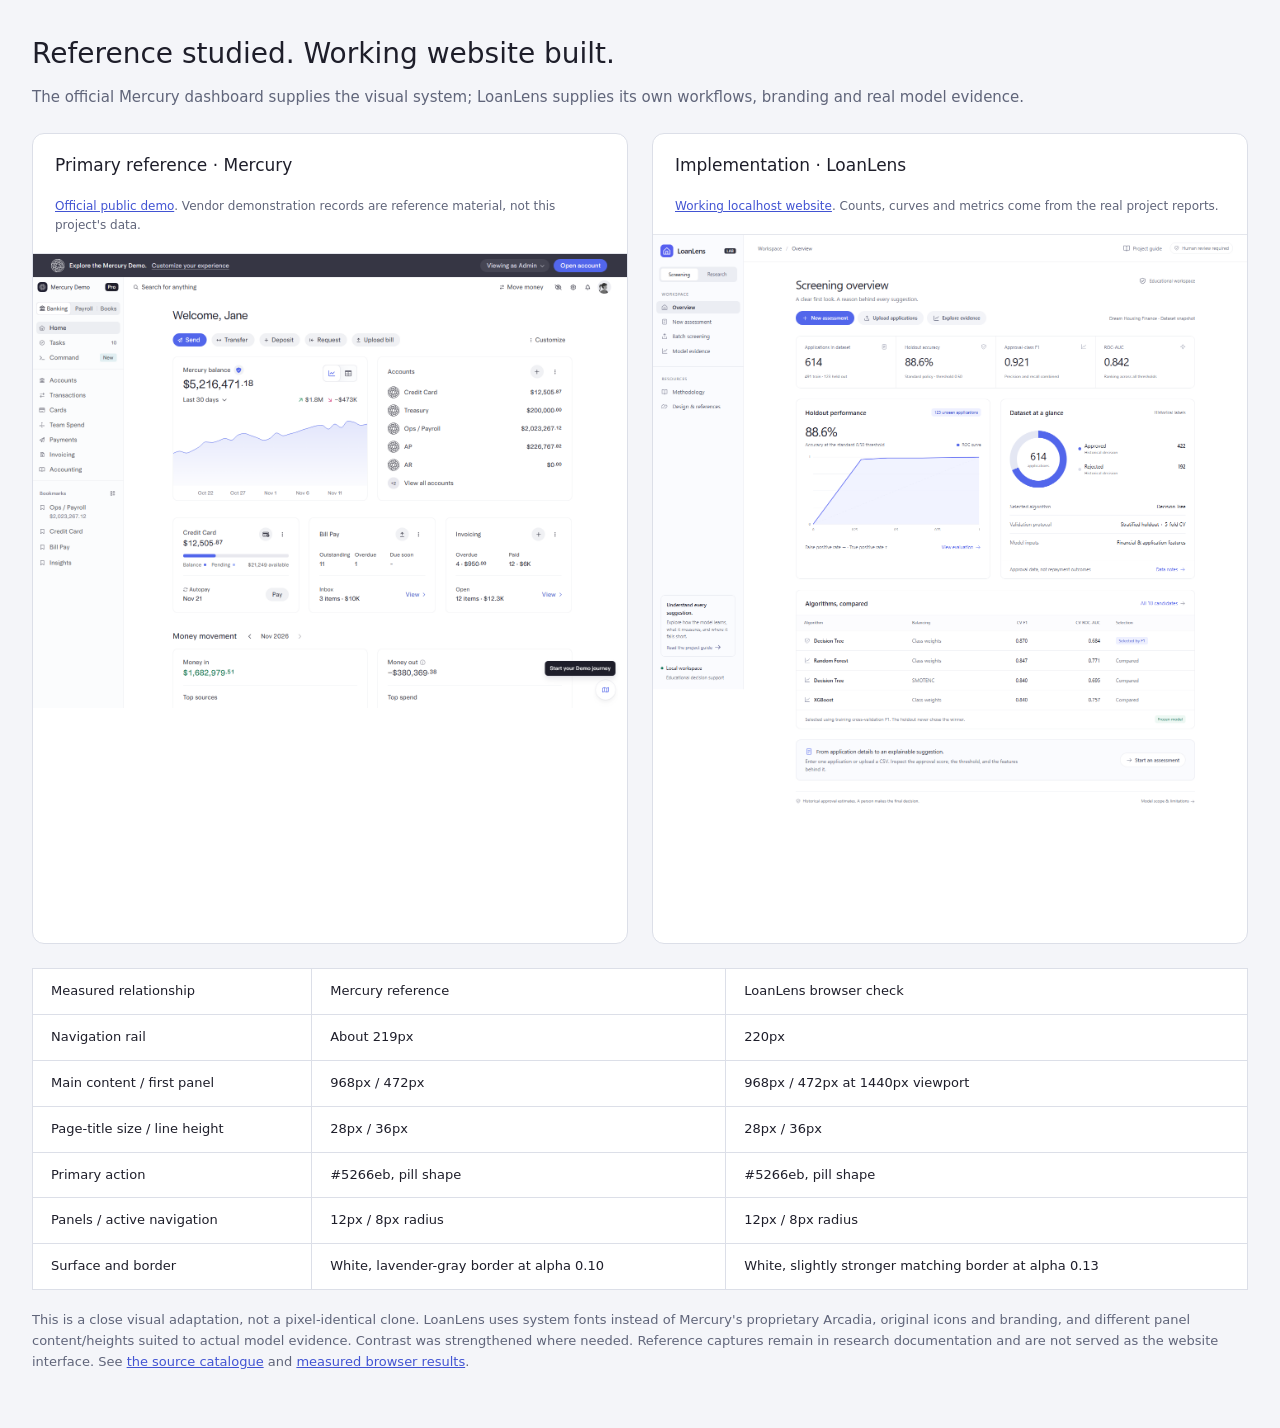
==== docs/WEBSITE_COMPARISON.html @ 59f6b1b2 "web: build high-performance FastAPI server and six-page LoanLens platform" ====
<!doctype html>
<html lang="en">
<head>
  <meta charset="utf-8">
  <meta name="viewport" content="width=device-width,initial-scale=1">
  <title>LoanLens — reference and implementation</title>
  <style>
    *{box-sizing:border-box}body{margin:0;padding:32px;background:#f4f5f9;color:#1e1e2a;font:15px/1.6 system-ui,sans-serif}main{max-width:1540px;margin:auto}h1{font-size:28px;font-weight:500;margin:0 0 8px}p{color:#60657a;margin:0 0 24px}.pair{display:grid;grid-template-columns:1fr 1fr;gap:24px}article{background:white;border:1px solid #dcdfe8;border-radius:12px;overflow:hidden}h2{font-size:17px;font-weight:500;margin:0;padding:18px 22px}article p{font-size:12px;margin:0;padding:0 22px 18px}.screen{height:690px;overflow:hidden;border-top:1px solid #e5e7ed}.screen img{display:block;width:100%;height:auto}a{color:#4254d3}table{width:100%;border-collapse:collapse;margin-top:24px;background:white}th,td{padding:12px 18px;border:1px solid #dcdfe8;text-align:left}th{font-weight:500;font-size:13px}td{font-size:13px}.note{margin-top:20px;font-size:13px}@media(max-width:800px){body{padding:18px}.pair{grid-template-columns:1fr}.screen{height:auto}}
  </style>
</head>
<body><main>
  <h1>Reference studied. Working website built.</h1>
  <p>The official Mercury dashboard supplies the visual system; LoanLens supplies its own workflows, branding and real model evidence.</p>
  <div class="pair">
    <article><h2>Primary reference · Mercury</h2><p><a href="https://demo.mercury.com/dashboard">Official public demo</a>. Vendor demonstration records are reference material, not this project's data.</p><div class="screen"><a href="design-references/mercury-dashboard-clean.png"><img src="design-references/mercury-dashboard-clean.png" alt="Actual inspected Mercury dashboard reference"></a></div></article>
    <article><h2>Implementation · LoanLens</h2><p><a href="http://127.0.0.1:8000">Working localhost website</a>. Counts, curves and metrics come from the real project reports.</p><div class="screen"><a href="../reports/figures/website_overview_native.png"><img src="../reports/figures/website_overview_native.png" alt="Actual implemented LoanLens dashboard"></a></div></article>
  </div>
  <table><thead><tr><th>Measured relationship</th><th>Mercury reference</th><th>LoanLens browser check</th></tr></thead><tbody>
    <tr><td>Navigation rail</td><td>About 219px</td><td>220px</td></tr>
    <tr><td>Main content / first panel</td><td>968px / 472px</td><td>968px / 472px at 1440px viewport</td></tr>
    <tr><td>Page-title size / line height</td><td>28px / 36px</td><td>28px / 36px</td></tr>
    <tr><td>Primary action</td><td>#5266eb, pill shape</td><td>#5266eb, pill shape</td></tr>
    <tr><td>Panels / active navigation</td><td>12px / 8px radius</td><td>12px / 8px radius</td></tr>
    <tr><td>Surface and border</td><td>White, lavender-gray border at alpha 0.10</td><td>White, slightly stronger matching border at alpha 0.13</td></tr>
  </tbody></table>
  <p class="note">This is a close visual adaptation, not a pixel-identical clone. LoanLens uses system fonts instead of Mercury's proprietary Arcadia, original icons and branding, and different panel content/heights suited to actual model evidence. Contrast was strengthened where needed. Reference captures remain in research documentation and are not served as the website interface. See <a href="WEBSITE_REFERENCES.md">the source catalogue</a> and <a href="../reports/website_browser_check.json">measured browser results</a>.</p>
</main></body></html>
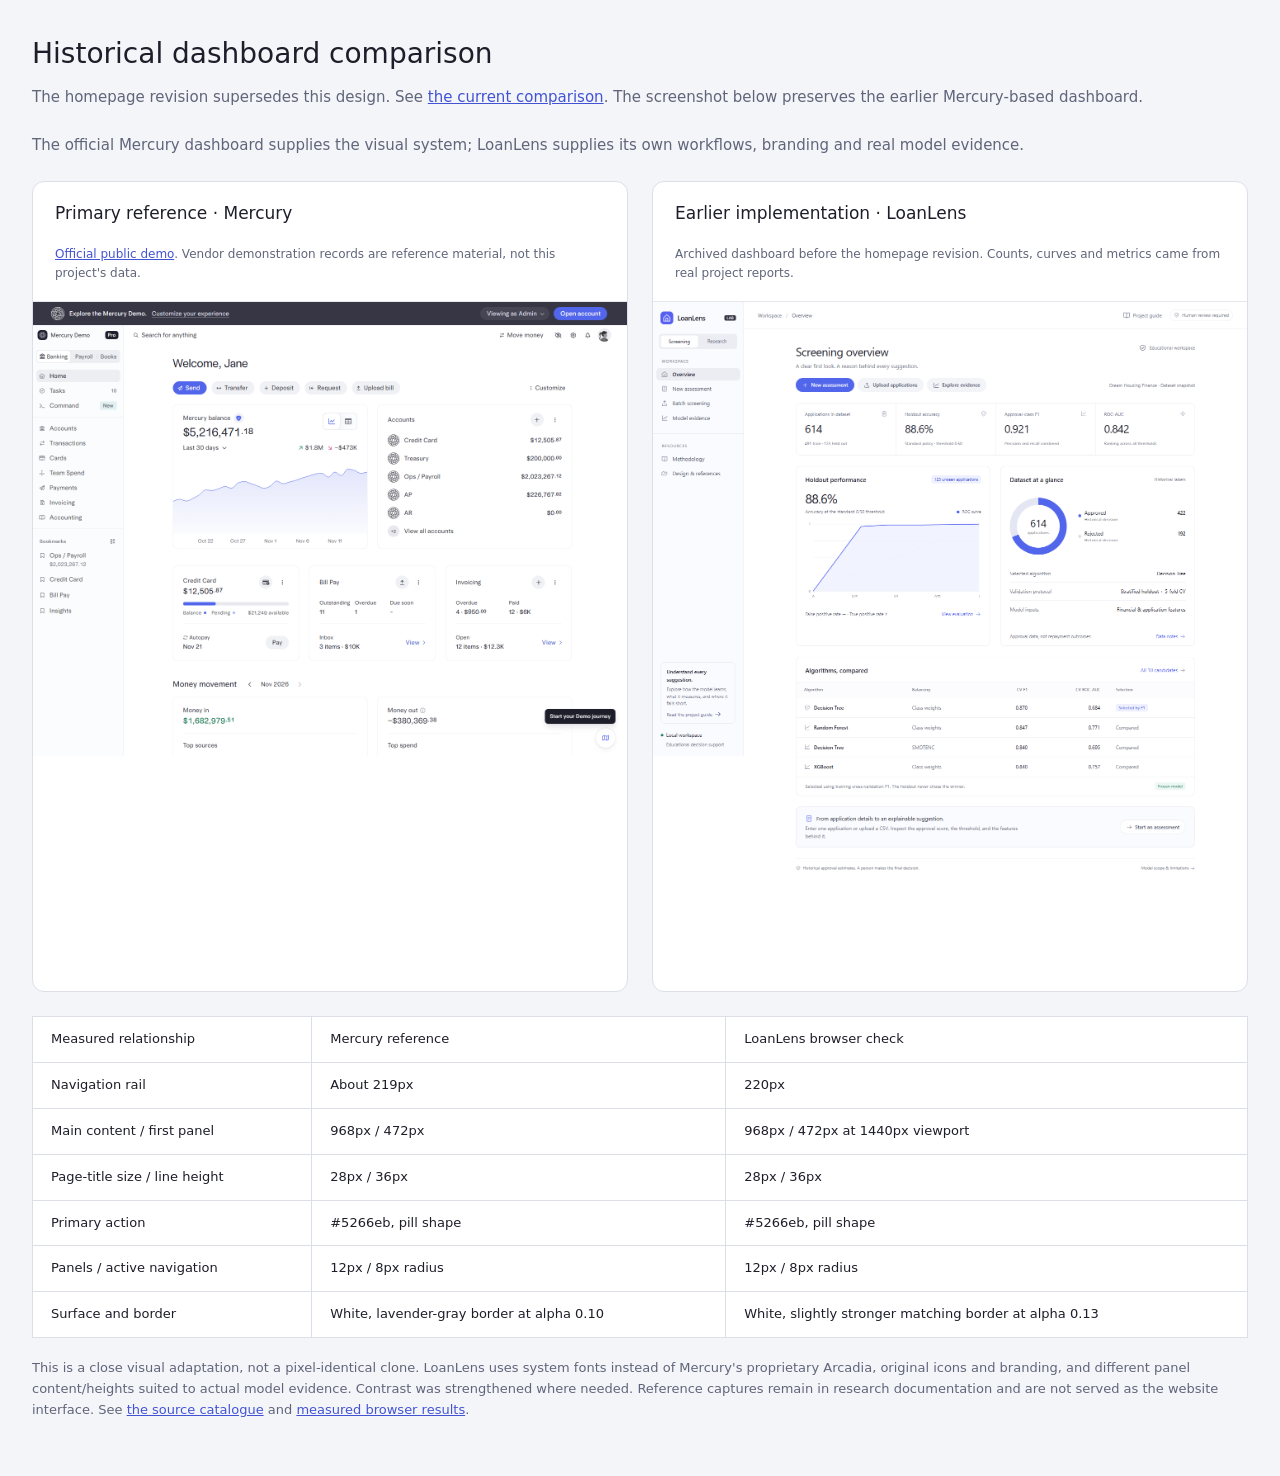
==== commit 8ceef328: "release: unify UI design system, container deployment verification, and comprehensive handoff" ====
--- a/docs/WEBSITE_COMPARISON.html
+++ b/docs/WEBSITE_COMPARISON.html
@@ -9,11 +9,12 @@
   </style>
 </head>
 <body><main>
-  <h1>Reference studied. Working website built.</h1>
+  <h1>Historical dashboard comparison</h1>
+  <p>The homepage revision supersedes this design. See <a href="HOMEPAGE_COMPARISON.html">the current comparison</a>. The screenshot below preserves the earlier Mercury-based dashboard.</p>
   <p>The official Mercury dashboard supplies the visual system; LoanLens supplies its own workflows, branding and real model evidence.</p>
   <div class="pair">
     <article><h2>Primary reference · Mercury</h2><p><a href="https://demo.mercury.com/dashboard">Official public demo</a>. Vendor demonstration records are reference material, not this project's data.</p><div class="screen"><a href="design-references/mercury-dashboard-clean.png"><img src="design-references/mercury-dashboard-clean.png" alt="Actual inspected Mercury dashboard reference"></a></div></article>
-    <article><h2>Implementation · LoanLens</h2><p><a href="http://127.0.0.1:8000">Working localhost website</a>. Counts, curves and metrics come from the real project reports.</p><div class="screen"><a href="../reports/figures/website_overview_native.png"><img src="../reports/figures/website_overview_native.png" alt="Actual implemented LoanLens dashboard"></a></div></article>
+    <article><h2>Earlier implementation · LoanLens</h2><p>Archived dashboard before the homepage revision. Counts, curves and metrics came from real project reports.</p><div class="screen"><a href="../reports/figures/website_overview_mercury.png"><img src="../reports/figures/website_overview_mercury.png" alt="Archived Mercury-based LoanLens dashboard"></a></div></article>
   </div>
   <table><thead><tr><th>Measured relationship</th><th>Mercury reference</th><th>LoanLens browser check</th></tr></thead><tbody>
     <tr><td>Navigation rail</td><td>About 219px</td><td>220px</td></tr>
